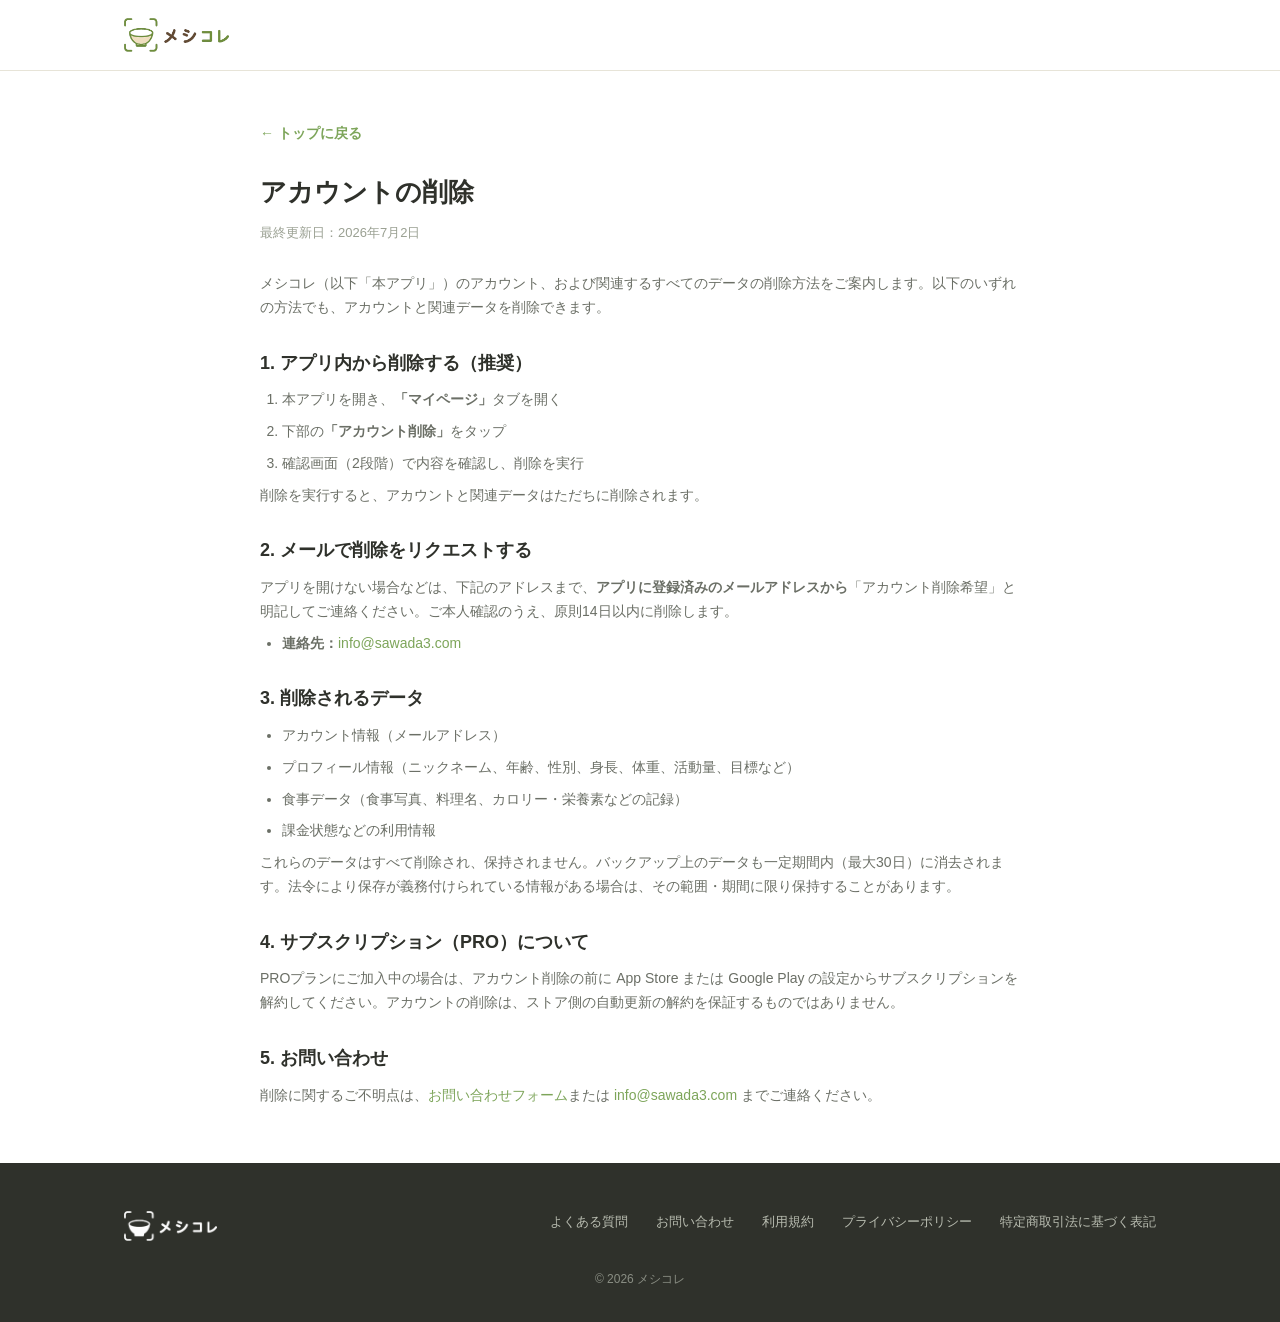
==== account-deletion.html @ 326ce01d "アカウント削除ページを追加（Google Play データセーフティ要件）" ====
<!doctype html>
<html lang="ja">
<head>
<meta charset="utf-8">
<meta name="viewport" content="width=device-width,initial-scale=1">
<title>アカウントの削除｜メシコレ</title>
<link rel="icon" href="assets/favicon.png">
<link rel="stylesheet" href="style.css">
</head>
<body>
<header><div class="wrap nav"><a class="brand" href="/"><img src="assets/logo.png" alt="メシコレ"></a></div></header>
<div class="wrap">
  <div class="doc">
    <a class="back" href="/">← トップに戻る</a>
    <h1>アカウントの削除</h1>
    <p class="updated">最終更新日：2026年7月2日</p>

    <p>メシコレ（以下「本アプリ」）のアカウント、および関連するすべてのデータの削除方法をご案内します。以下のいずれの方法でも、アカウントと関連データを削除できます。</p>

    <h2>1. アプリ内から削除する（推奨）</h2>
    <ol>
      <li>本アプリを開き、<b>「マイページ」</b>タブを開く</li>
      <li>下部の<b>「アカウント削除」</b>をタップ</li>
      <li>確認画面（2段階）で内容を確認し、削除を実行</li>
    </ol>
    <p>削除を実行すると、アカウントと関連データはただちに削除されます。</p>

    <h2>2. メールで削除をリクエストする</h2>
    <p>アプリを開けない場合などは、下記のアドレスまで、<b>アプリに登録済みのメールアドレスから</b>「アカウント削除希望」と明記してご連絡ください。ご本人確認のうえ、原則14日以内に削除します。</p>
    <ul>
      <li><b>連絡先：</b><a href="mailto:info@sawada3.com" style="color:var(--green)">info@sawada3.com</a></li>
    </ul>

    <h2>3. 削除されるデータ</h2>
    <ul>
      <li>アカウント情報（メールアドレス）</li>
      <li>プロフィール情報（ニックネーム、年齢、性別、身長、体重、活動量、目標など）</li>
      <li>食事データ（食事写真、料理名、カロリー・栄養素などの記録）</li>
      <li>課金状態などの利用情報</li>
    </ul>
    <p>これらのデータはすべて削除され、保持されません。バックアップ上のデータも一定期間内（最大30日）に消去されます。法令により保存が義務付けられている情報がある場合は、その範囲・期間に限り保持することがあります。</p>

    <h2>4. サブスクリプション（PRO）について</h2>
    <p>PROプランにご加入中の場合は、アカウント削除の前に App Store または Google Play の設定からサブスクリプションを解約してください。アカウントの削除は、ストア側の自動更新の解約を保証するものではありません。</p>

    <h2>5. お問い合わせ</h2>
    <p>削除に関するご不明点は、<a href="contact.html" style="color:var(--green)">お問い合わせフォーム</a>または <a href="mailto:info@sawada3.com" style="color:var(--green)">info@sawada3.com</a> までご連絡ください。</p>
  </div>
</div>
<footer>
  <div class="wrap">
    <div class="foot">
      <a class="brand" href="index.html"><img src="assets/logo.png" alt="メシコレ" style="height:30px;filter:brightness(0) invert(1)"></a>
      <nav class="foot-links">
        <a href="index.html#faq">よくある質問</a>
        <a href="contact.html">お問い合わせ</a>
        <a href="terms.html">利用規約</a>
        <a href="privacy.html">プライバシーポリシー</a>
        <a href="legal.html">特定商取引法に基づく表記</a>
      </nav>
    </div>
    <div class="copyright">© 2026 メシコレ</div>
  </div>
</footer>
</body>
</html>
---- style.css ----
:root{
  --bg:#FFFFFF; --green:#7DA55A; --green-dark:#6B9249; --green-pale:#EAF3DC; --green-soft:#F1F6EA;
  --orange:#EF8B3C; --orange-dark:#E07A28; --orange-soft:#FEF8F2;
  --text:#2F312B; --sub:#6B6F66; --light:#9AA092; --border:#E7E4D8; --card:#FFFFFF; --hill:#E3EFD0;
  --radius:18px; --shadow:0 10px 30px rgba(80,100,60,.10);
}
*{box-sizing:border-box;margin:0;padding:0}
html{scroll-behavior:smooth}
body{font-family:-apple-system,"Hiragino Kaku Gothic ProN","Noto Sans JP",sans-serif;color:var(--text);background:var(--bg);line-height:1.7;-webkit-font-smoothing:antialiased}
img{max-width:100%;display:block}
a{color:inherit;text-decoration:none}
.wrap{max-width:1080px;margin:0 auto;padding:0 24px}

/* header */
header{position:sticky;top:0;z-index:50;background:rgba(255,255,255,.92);backdrop-filter:blur(8px);border-bottom:1px solid var(--border)}
.nav{display:flex;align-items:center;justify-content:space-between;height:70px}
.brand{display:flex;align-items:center;gap:8px;font-weight:800;font-size:22px;color:var(--green)}
.brand img{height:34px;width:auto}
.menu{display:flex;align-items:center;gap:28px}
.menu a{font-size:14px;font-weight:600;color:var(--text)}
.menu a:hover{color:var(--green)}
.btn{display:inline-flex;align-items:center;justify-content:center;gap:6px;border-radius:999px;font-weight:700;cursor:pointer;border:none}
.btn-primary{background:var(--green);color:#fff;padding:12px 22px;font-size:14px;box-shadow:0 6px 16px rgba(125,165,90,.3)}
.menu a.btn-primary,.nav a.btn-primary{color:#fff}
.btn-primary:hover{background:var(--green-dark)}
.nav .btn-primary{background:var(--orange);box-shadow:0 6px 16px rgba(239,139,60,.3)}
.nav .btn-primary:hover{background:var(--orange-dark)}
.nav-toggle{display:none}
.mobile-cta{display:none}

/* section */
section{padding:40px 0}
.section-title{text-align:center;font-size:28px;font-weight:800;margin-bottom:48px}

/* hero (new) */
.hero2{position:relative;overflow:hidden;padding:0 0 56px;background:linear-gradient(180deg,#fff 0%,var(--bg) 100%)}
.hero2-top{display:grid;grid-template-columns:1.25fr .85fr;gap:20px;align-items:center}
.hero2-copy{text-align:center}
.tagpill{display:block;width:fit-content;background:var(--green);color:#fff;font-size:14px;font-weight:700;padding:7px 18px;border-radius:999px;margin:0 auto 18px}
.hero2 h1{font-size:34px;line-height:1.32;font-weight:800;letter-spacing:.01em}
.hero2 h1 .big{font-size:44px;line-height:1.25;display:inline-block;margin-top:4px}
.hero2 h1 .o{color:var(--orange);white-space:nowrap}
.hero2 h1 .g{color:var(--green)}
.hero2-lead{margin-top:18px;font-size:16px;color:var(--text);font-weight:500}
.hero2-mascot{position:relative;display:flex;justify-content:center;align-items:flex-end}
.hero2-mascot img{width:320px;max-width:100%}
.greet{position:absolute;top:-6px;right:0;background:#fff;border:1px solid var(--border);color:var(--text);font-size:13px;font-weight:700;line-height:1.5;text-align:center;padding:10px 14px;border-radius:14px;box-shadow:var(--shadow)}
.greet b{color:var(--orange)}
.sp-br{display:none}
.sp-mv{display:none}
/* ファーストビューは画像（PC=pc-mv / SP=sp-mv）。HTMLのテキスト/めし丸/ピルは非表示 */
.pc-mv{display:block;width:100%;height:auto}
.hero2 .tagpill,.hero2-top,.hero2 .pills{display:none}
.pills{display:grid;grid-template-columns:repeat(3,1fr);gap:14px;margin-top:30px}
.pill{display:flex;align-items:center;gap:12px;background:var(--orange-soft);border-radius:16px;padding:14px 18px}
.pill-ic{flex:none;width:54px;height:54px;display:flex;align-items:center;justify-content:center}
.pill-ic img{width:54px;height:54px;object-fit:contain}
.pill p{font-size:14px;font-weight:700;line-height:1.45}

/* device mocks */
.mocks{padding:8px 0 64px;background:var(--bg)}
.mock-track{display:flex;justify-content:center;align-items:flex-start;gap:22px}
.mockfig{flex:0 0 auto;width:30%;max-width:300px;display:flex;flex-direction:column;align-items:center}
.mocklabel{position:relative;display:inline-block;background:var(--green);color:#fff;font-weight:800;font-size:15px;letter-spacing:.02em;padding:8px 22px;border-radius:999px;margin-bottom:18px;box-shadow:0 6px 14px rgba(125,165,90,.28)}
.mocklabel::after{content:"";position:absolute;left:50%;bottom:-6px;transform:translateX(-50%);width:0;height:0;border-left:7px solid transparent;border-right:7px solid transparent;border-top:7px solid var(--green)}
.mockfig img{width:100%;height:auto;filter:drop-shadow(0 16px 32px rgba(60,80,40,.16))}
.dots{display:none;justify-content:center;gap:8px;margin-top:18px}
.dot{width:8px;height:8px;border-radius:50%;background:var(--border);transition:background .2s}
.dot.is-on{background:var(--green)}

/* 3 steps (new) */
.howto2{background:#fff}
.howto2-title{text-align:center;font-size:26px;font-weight:800;margin-bottom:40px}
.howto2-title .leaf{font-size:20px;opacity:.8}
.steps2{display:flex;align-items:stretch;justify-content:center;gap:8px}
.step2{flex:1;max-width:240px;text-align:center;background:var(--green-soft);border-radius:18px;padding:22px 16px}
.step2-head{display:flex;align-items:center;justify-content:center;gap:8px;margin-bottom:14px;min-height:48px}
.step2-num{flex:none;width:30px;height:30px;border-radius:50%;background:var(--green);color:#fff;font-size:15px;font-weight:800;display:flex;align-items:center;justify-content:center}
.step2-head b{font-size:17px;font-weight:800;text-align:left;line-height:1.3}
.step2-ill{height:120px;display:flex;align-items:center;justify-content:center;margin-bottom:14px}
.step2-ill img{max-height:118px;width:auto;object-fit:contain}
.step2 p{font-size:14px;color:var(--sub);font-weight:600;line-height:1.5}
.arrow2{align-self:center;color:var(--green);font-size:26px;font-weight:700;padding-top:30px}

/* cta (new) */
.cta2{background:#fff;padding-top:24px}
.checks{max-width:560px;margin:0 auto 32px;display:flex;flex-direction:column;gap:14px;list-style:none}
.checks li{display:flex;align-items:center;gap:12px;font-size:16px;font-weight:700;background:var(--card);border-radius:14px;padding:14px 20px;box-shadow:var(--shadow)}
.checks li::before{content:"";flex:none;width:24px;height:24px;border-radius:50%;background:var(--green) url("data:image/svg+xml;utf8,<svg xmlns='http://www.w3.org/2000/svg' viewBox='0 0 24 24' fill='none' stroke='white' stroke-width='3' stroke-linecap='round' stroke-linejoin='round'><path d='M5 12l5 5L20 6'/></svg>") center/15px no-repeat}
.cta2-box{text-align:center;max-width:560px;margin:0 auto}
.cta2-lead{font-size:20px;font-weight:800;margin-bottom:18px}
.btn-cta{display:block;background:var(--orange);color:#fff;font-size:22px;font-weight:800;text-align:center;padding:18px;border-radius:16px;box-shadow:0 10px 24px rgba(239,139,60,.35)}
.btn-cta:hover{background:var(--orange-dark)}
.cta2-note{margin-top:14px;font-size:13px;color:var(--sub)}

/* faq */
.faq{background:#fff}
.faq-list{max-width:760px;margin:0 auto;display:flex;flex-direction:column;gap:12px}
.faq-item{background:var(--card);border-radius:14px;box-shadow:var(--shadow);overflow:hidden}
.faq-q{display:flex;justify-content:space-between;align-items:center;gap:12px;padding:18px 20px;font-weight:700;font-size:15px;cursor:pointer}
.faq-q::after{content:"+";color:var(--green);font-size:22px;font-weight:700}
.faq-item.open .faq-q::after{content:"–"}
.faq-a{max-height:0;overflow:hidden;transition:max-height .3s ease;color:var(--sub);font-size:14px;padding:0 20px}
.faq-item.open .faq-a{max-height:300px;padding:0 20px 18px}

/* cta */
.cta{position:relative;overflow:hidden;background:linear-gradient(180deg,var(--bg),var(--green-soft))}
.cta .wrap{position:relative;z-index:2;display:grid;grid-template-columns:1.2fr 1fr;gap:24px;align-items:center}
.cta h2{font-size:26px;font-weight:800;line-height:1.4}
.cta p{margin-top:12px;color:var(--sub);font-size:15px}
.cta .badges{margin-top:22px}
.cta-visual{position:relative;display:flex;justify-content:center}
.cta-mascot{width:200px}
.speech{position:absolute;top:10px;right:0;background:var(--green-pale);color:var(--green-dark);font-weight:700;font-size:13px;padding:10px 16px;border-radius:16px 16px 16px 4px}

/* contact */
.contact-form{max-width:600px;margin:0 auto;background:var(--card);border-radius:20px;padding:32px;box-shadow:var(--shadow)}
.field{margin-bottom:18px}
.field label{display:block;font-size:13px;font-weight:700;margin-bottom:6px}
.field input,.field textarea,.field select{width:100%;border:1px solid var(--border);border-radius:12px;padding:12px 14px;font-size:15px;font-family:inherit;background:#fff;color:var(--text)}
.field textarea{min-height:130px;resize:vertical}
.contact-form .btn-primary{width:100%;padding:15px;font-size:16px}

/* footer */
footer{background:#2F312B;color:#d9dcd3;padding:48px 0 32px}
.foot{display:flex;justify-content:space-between;flex-wrap:wrap;gap:24px}
.foot .brand{color:#fff}
.foot-links{display:flex;flex-wrap:wrap;gap:18px 28px}
.foot-links a{font-size:13px;color:#b8bcb0}
.foot-links a:hover{color:#fff}
.copyright{margin-top:28px;font-size:12px;color:#8a8e84;text-align:center}

/* legal pages */
.doc{max-width:760px;margin:0 auto;padding:48px 0}
.doc h1{font-size:26px;font-weight:800;margin-bottom:8px}
.doc .updated{color:var(--light);font-size:13px;margin-bottom:28px}
.doc h2{font-size:18px;font-weight:700;margin:28px 0 10px}
.doc p,.doc li{font-size:14px;color:var(--sub);margin-bottom:8px}
.doc ul,.doc ol{padding-left:22px}
.doc table{width:100%;border-collapse:collapse;margin:12px 0}
.doc th,.doc td{border:1px solid var(--border);padding:10px 12px;font-size:14px;text-align:left;vertical-align:top}
.doc th{background:var(--green-soft);width:34%}
.back{display:inline-block;margin-bottom:24px;color:var(--green);font-weight:700;font-size:14px}

@media(max-width:860px){
  .menu{display:none}

  /* スマホ：今すぐ始めるを画面下に固定追従 */
  .mobile-cta{display:block;position:fixed;left:16px;right:16px;bottom:16px;z-index:60;background:var(--orange);color:#fff;text-align:center;font-size:17px;font-weight:800;padding:15px;border-radius:14px;box-shadow:0 8px 24px rgba(239,139,60,.42);transition:opacity .35s ease,transform .35s ease}
  .mobile-cta:active{background:var(--orange-dark)}
  .mobile-cta.is-hidden{opacity:0;transform:translateY(14px);pointer-events:none}
  footer{padding-bottom:96px}

  /* hero: SPはファーストビュー画像に差し替え、テキスト/めし丸/ピルは非表示 */
  .sp-br{display:inline}
  .pc-mv{display:none}
  .sp-mv{display:block;width:calc(100% + 48px);max-width:none;height:auto;margin:0 -24px}
  .hero2{padding:0 0 4px}
  .hero2 .tagpill,.hero2-top,.hero2 .pills{display:none}
  .hero2{padding:0 0 24px}
  .tagpill{font-size:12px;padding:6px 14px;margin:0 0 14px}
  .hero2-top{grid-template-columns:1.5fr .5fr;gap:6px;align-items:center}
  .hero2-copy{text-align:left}
  .hero2 h1{font-size:20px}
  .h1-l1{white-space:nowrap}
  .hero2 h1 .big{font-size:27px}
  .hero2 h1 .o{font-size:40px}
  .hero2-lead{font-size:13px}
  .hero2-mascot img{width:100%;max-width:135px}
  .greet{display:none}
  .pills{grid-template-columns:1fr;gap:10px;max-width:420px;margin-left:auto;margin-right:auto}
  .pill{text-align:left}

  /* device mocks: 横スワイプのカルーセル */
  .mocks{padding:8px 0 40px}
  .mock-track{justify-content:flex-start;gap:14px;overflow-x:auto;scroll-snap-type:x mandatory;-webkit-overflow-scrolling:touch;padding:0 24px;margin:0 -24px;scrollbar-width:none}
  .mock-track::-webkit-scrollbar{display:none}
  .mockfig{width:72%;max-width:300px;scroll-snap-align:center}
  .dots{display:flex}

  /* 3 steps: 縦並び */
  .howto2-title{font-size:21px}
  .steps2{flex-direction:column;align-items:center;gap:6px}
  .step2{max-width:320px;width:100%;padding:18px}
  .step2-head{min-height:0}
  .arrow2{transform:rotate(90deg);padding:0;margin:2px 0}

  /* cta */
  .checks li{font-size:15px}
  .cta2-lead{font-size:18px}
  .btn-cta{font-size:20px}
}
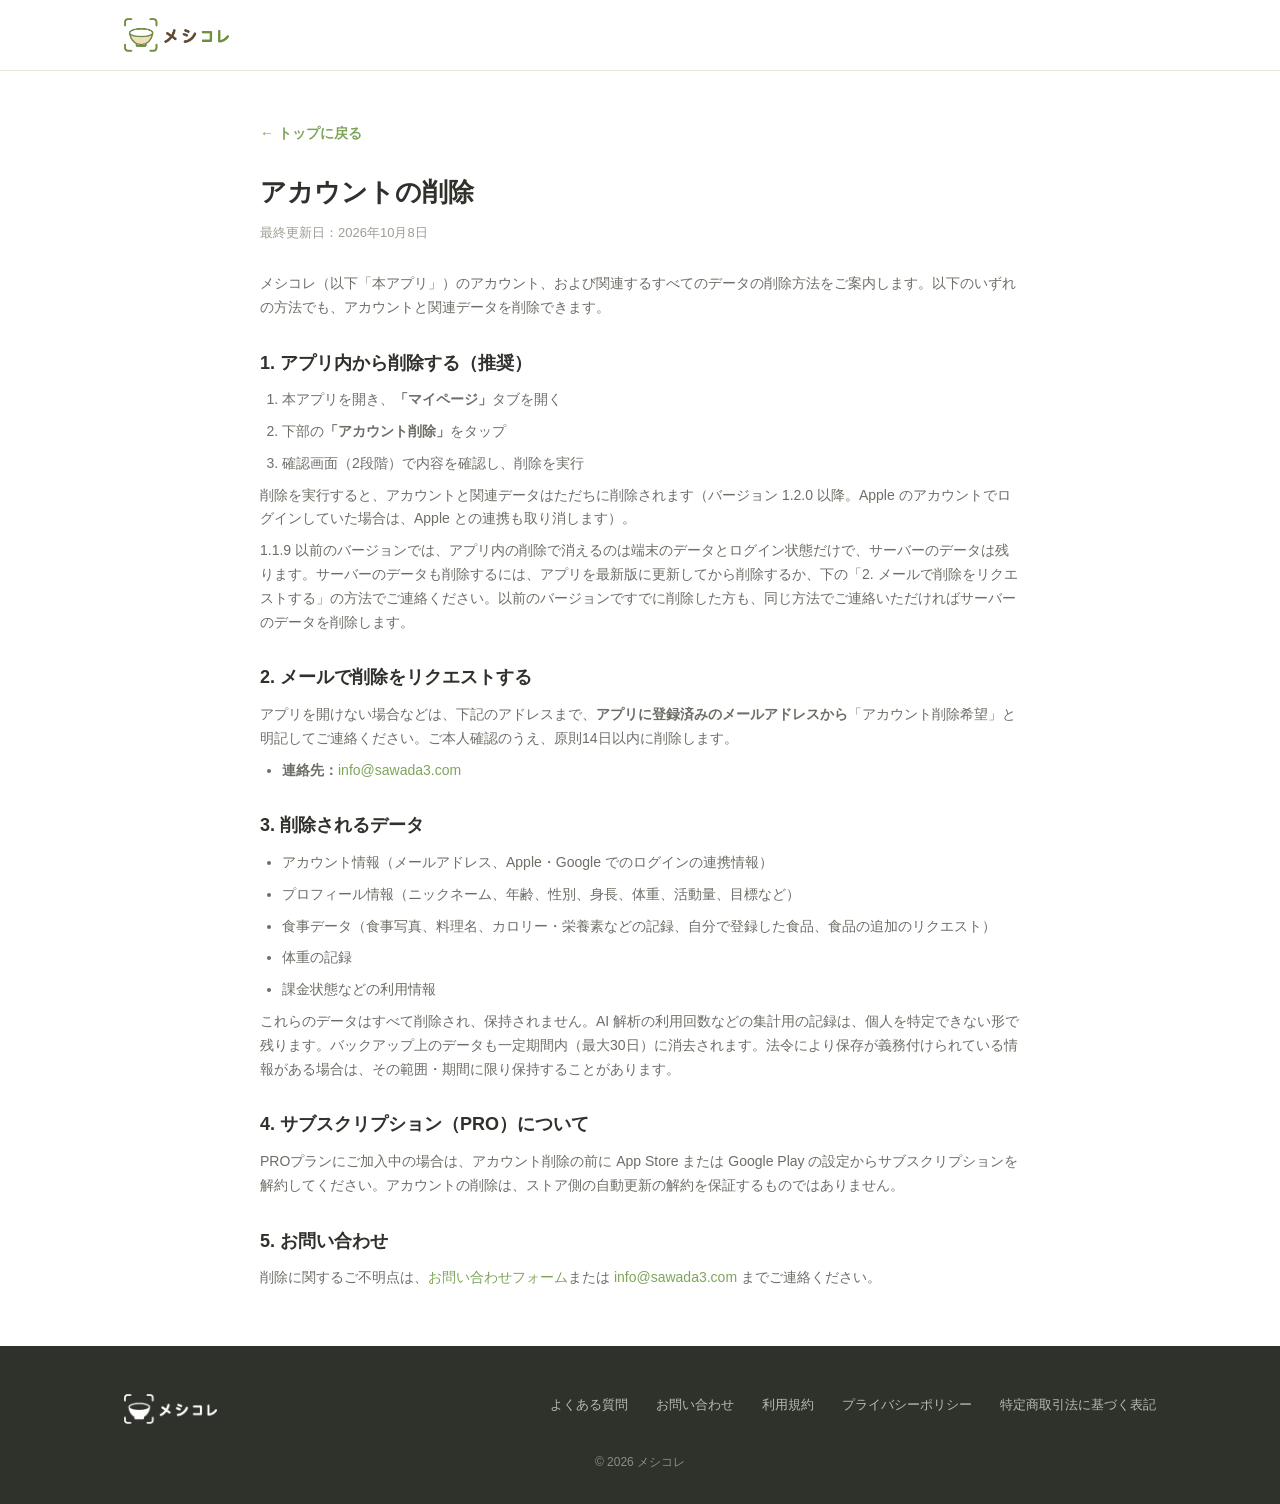
==== commit 7db2036d: "プライバシーポリシー・アカウント削除: Apple・Google でのログインと、1.2.0 からのサーバーの削除を書く - 取得する情報: Apple・Google から受け取るメールアドレスと I" ====
--- a/account-deletion.html
+++ b/account-deletion.html
@@ -13,7 +13,7 @@
   <div class="doc">
     <a class="back" href="/">← トップに戻る</a>
     <h1>アカウントの削除</h1>
-    <p class="updated">最終更新日：2026年7月2日</p>
+    <p class="updated">最終更新日：2026年10月8日</p>
 
     <p>メシコレ（以下「本アプリ」）のアカウント、および関連するすべてのデータの削除方法をご案内します。以下のいずれの方法でも、アカウントと関連データを削除できます。</p>
 
@@ -23,7 +23,8 @@
       <li>下部の<b>「アカウント削除」</b>をタップ</li>
       <li>確認画面（2段階）で内容を確認し、削除を実行</li>
     </ol>
-    <p>削除を実行すると、アカウントと関連データはただちに削除されます。</p>
+    <p>削除を実行すると、アカウントと関連データはただちに削除されます（バージョン 1.2.0 以降。Apple のアカウントでログインしていた場合は、Apple との連携も取り消します）。</p>
+    <p>1.1.9 以前のバージョンでは、アプリ内の削除で消えるのは端末のデータとログイン状態だけで、サーバーのデータは残ります。サーバーのデータも削除するには、アプリを最新版に更新してから削除するか、下の「2. メールで削除をリクエストする」の方法でご連絡ください。以前のバージョンですでに削除した方も、同じ方法でご連絡いただければサーバーのデータを削除します。</p>
 
     <h2>2. メールで削除をリクエストする</h2>
     <p>アプリを開けない場合などは、下記のアドレスまで、<b>アプリに登録済みのメールアドレスから</b>「アカウント削除希望」と明記してご連絡ください。ご本人確認のうえ、原則14日以内に削除します。</p>
@@ -33,12 +34,13 @@
 
     <h2>3. 削除されるデータ</h2>
     <ul>
-      <li>アカウント情報（メールアドレス）</li>
+      <li>アカウント情報（メールアドレス、Apple・Google でのログインの連携情報）</li>
       <li>プロフィール情報（ニックネーム、年齢、性別、身長、体重、活動量、目標など）</li>
-      <li>食事データ（食事写真、料理名、カロリー・栄養素などの記録）</li>
+      <li>食事データ（食事写真、料理名、カロリー・栄養素などの記録、自分で登録した食品、食品の追加のリクエスト）</li>
+      <li>体重の記録</li>
       <li>課金状態などの利用情報</li>
     </ul>
-    <p>これらのデータはすべて削除され、保持されません。バックアップ上のデータも一定期間内（最大30日）に消去されます。法令により保存が義務付けられている情報がある場合は、その範囲・期間に限り保持することがあります。</p>
+    <p>これらのデータはすべて削除され、保持されません。AI 解析の利用回数などの集計用の記録は、個人を特定できない形で残ります。バックアップ上のデータも一定期間内（最大30日）に消去されます。法令により保存が義務付けられている情報がある場合は、その範囲・期間に限り保持することがあります。</p>
 
     <h2>4. サブスクリプション（PRO）について</h2>
     <p>PROプランにご加入中の場合は、アカウント削除の前に App Store または Google Play の設定からサブスクリプションを解約してください。アカウントの削除は、ストア側の自動更新の解約を保証するものではありません。</p>
